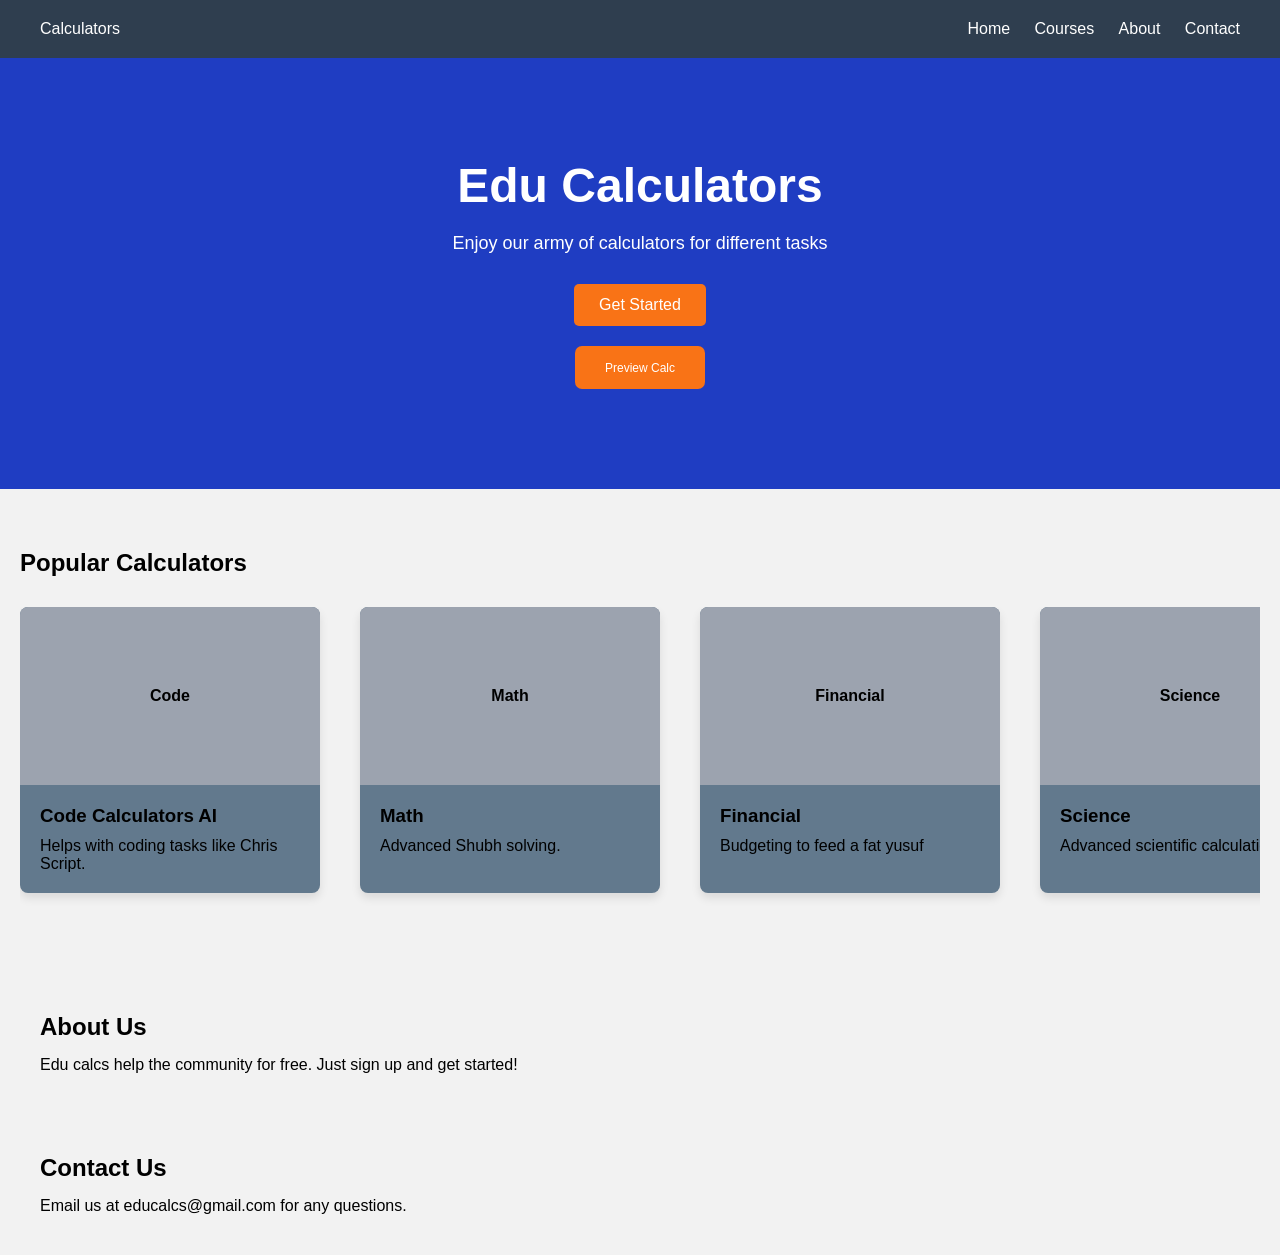
==== index.html @ 5c5dfcea "Update shout out message in popup" ====
<!DOCTYPE html>
<html lang="en">
<head>
<!-- Google tag (gtag.js) -->
<script async src="https://www.googletagmanager.com/gtag/js?id=G-V8FSS4YCY1"></script>
<script>
  window.dataLayer = window.dataLayer || [];
  function gtag(){dataLayer.push(arguments);}
  gtag('js', new Date());

  gtag('config', 'G-V8FSS4YCY1');
</script>
<meta charset="UTF-8">
<meta name="viewport" content="width=device-width, initial-scale=1.0">
<title>Edu Calculators-Made for all projects</title>
<link rel="icon" type="image/png" href="favicon-96x96.png" sizes="96x96" />
<style>
/* GENERAL */
* { margin: 0; padding: 0; box-sizing: border-box; font-family: Arial, sans-serif; }
body { background: #f2f2f2; color: black; }

/* NAVBAR */
header { background: #2f3e4f; color: white; display: flex; justify-content: space-between; align-items: center; padding: 20px 40px; }
header nav a { color: white; text-decoration: none; margin-left: 20px; }
header nav a:hover { text-decoration: underline; }

/* HERO */
.hero { background: #1f3dc2; color: white; text-align: center; padding: 100px 20px; transition: opacity 0.5s ease; }
.hero h1 { font-size: 48px; margin-bottom: 20px; }
.hero p { margin-bottom: 30px; font-size: 18px; }
.hero button { background: #f97316; color: white; border: none; padding: 12px 25px; border-radius: 5px; cursor: pointer; font-size: 16px; transition: transform 0.25s ease; }
.hero button:hover { background: #d9690d; transform: scale(1.05); }

/* COURSES */
.courses { padding: 60px 20px; }
.courses h2 { margin-bottom: 30px; }
.card-container { display: flex; gap:40px; flex-wrap: nowrap; overflow-x: auto; padding-bottom: 20px; scroll-behavior: smooth; }
.card-container::-webkit-scrollbar { display: none; }
.card { background: #62798d; width: 300px; border-radius: 8px; box-shadow: 0 5px 10px rgba(0,0,0,0.1); overflow: hidden; cursor: pointer; transition: transform 0.3s ease; flex-shrink: 0; }
.card:hover { transform: scale(1.1); }
.card-top { background: #9ca3af; padding: 80px; text-align: center; font-weight: bold; }
.card-body { padding: 20px; }
.card-body h3 { margin-bottom: 10px; }

/* ABOUT + CONTACT */
.about, .contact { padding: 40px; }
.about h2, .contact h2 { margin-bottom: 15px; }

/* POPUPS */
.backblur { position: fixed; inset: 0; background: rgba(0,0,0,0.4); backdrop-filter: blur(10px); display: flex; align-items: center; justify-content: center; z-index: 9999; opacity: 0; pointer-events: none; transition: opacity 0.4s ease; }
.backblur.active { opacity: 1; pointer-events: all; }

.popup { background: gray; color: black; position: relative; padding: 20px; border: 3px solid red; border-radius: 10px; width: 80%; max-width: 600px; max-height: 85vh; text-align: center; transition: transform 0.3s ease; }
.popup img { width: 100%; max-height: 60vh; object-fit: contain; border-radius: 12px; }
.popup h2 { font-size: 25px; color: red; margin: 10px 0; }
.popup p { font-size: 15px; color: red; margin: 10px 0; }
.closebutton { position: absolute; top: 10px; right: 20px; font-size: 20px; color: yellow; cursor: pointer; transition: transform 0.15s ease; }
.closebutton:hover { transform: scale(1.5); color: red; }

/* SIGNIN POPUP */
#signinPopup .popup { background: #222; color: white; border: 2px solid white; }
#signinPopup input { width: 80%; padding: 10px; margin-bottom: 15px; border-radius: 5px; border: 1px solid #fff; background: #111; color: white; }
#signinContinue { width: 90%; max-width: 70px; height: 90%; border: 1px solid white; border-radius:2px; max-height: 35px; background: orange; cursor: pointer; transition: transform 0.4s ease; }
#signinContinue:hover { transform: scale(1.2); border-opacity: 1.15; box-shadow: 0 6px 18px rgba(255, 94, 0, 0.5); border: 1px solid yellow; }
#signinContinue:active { transform: translateY(0px); box-shadow: 0 3px 10px rgba(255, 94, 0, 0.4); }

/* PREVIEW BUTTON */
#preview { background: #F97316; color: white; width: 95%; max-width: 130px; height: 43px; border: none; border-radius: 7px; margin-top: 20px; font-size: 12px; cursor: pointer; }
#preview:hover { transform: scale(1.05); box-shadow: 0 4px 12px rgba(255,94,0,0.5); }

/* GAME APP */
#gameApp { display: none; background: #111; color: white; text-align: center; min-height: 100vh; padding: 20px; }
#searchBar { padding: 12px 15px; width: 90%; max-width: 500px; margin: 20px auto; display: block; font-size: 16px; border-radius: 8px; border: 2px solid #fff; background: #222; color: white; position: sticky; top: 0; z-index: 999; }
.category-buttons { margin: 10px 0 20px; }
.category-buttons button { padding: 8px 18px; margin: 5px; border-radius: 6px; border: none; cursor: pointer; background: #1e90ff; color: white; transition: 0.2s; }
.category-buttons button:hover { background: #63b3ff; }
.category-buttons .active { background: yellow; color: black; }
#randomGameBtn { padding: 8px 18px; border-radius: 6px; border: none; cursor: pointer; background: #ff4757; color: white; margin-bottom: 20px; }
#randomGameBtn:hover { background: #ff6b81; }
.games-container { display: grid; grid-template-columns: repeat(5, 1fr); gap: 25px; padding: 20px; max-width: 1300px; margin: auto; }
@media (max-width: 1000px) { .games-container { grid-template-columns: repeat(3, 1fr); } }
@media (max-width: 600px) { .games-container { grid-template-columns: repeat(2, 1fr); } }
.game-card { width: 100%; transition: 0.25s ease; }
.game-card img { width: 100%; height: 180px; object-fit: cover; border-radius: 10px; border: 3px solid white; transition: 0.25s ease; }
.game-card:hover img { border-color: yellow; transform: scale(1.05); }
.game-card span { display: block; margin-top: 8px; font-weight: bold; }
</style>
</head>
<body>

<!-- LANDING PAGE -->
<div id="landingPage">
  <header>
    <div class="logo">Calculators</div>
    <nav>
      <a href="#">Home</a>
      <a href="#">Courses</a>
      <a href="#">About</a>
      <a href="#">Contact</a>
    </nav>
  </header>

  <section class="hero">
    <h1>Edu Calculators</h1>
    <p>Enjoy our army of calculators for different tasks</p>
    <button id="getStartedBtn">Get Started</button>
    <br>
    <button id="preview">Preview Calc</button>
  </section>

  <section class="courses">
    <h2>Popular Calculators</h2>
    <div class="card-container">
      <div class="card">
        <div class="card-top">Code</div>
        <div class="card-body"><h3>Code Calculators AI</h3><p>Helps with coding tasks like Chris Script.</p></div>
      </div>
      <div class="card">
        <div class="card-top">Math</div>
        <div class="card-body"><h3>Math</h3><p>Advanced Shubh solving.</p></div>
      </div>
      <div class="card">
        <div class="card-top">Financial</div>
        <div class="card-body"><h3>Financial</h3><p>Budgeting to feed a fat yusuf</p></div>
      </div>
      <div class="card">
        <div class="card-top">Science</div>
        <div class="card-body"><h3>Science</h3><p>Advanced scientific calculations.</p></div>
      </div>
    </div>
  </section>

  <section class="about">
    <h2>About Us</h2>
    <p>Edu calcs help the community for free. Just sign up and get started!</p>
  </section>

  <section class="contact">
    <h2>Contact Us</h2>
    <p>Email us at educalcs@gmail.com for any questions.</p>
  </section>
</div>

<!-- SIGN IN POPUP -->
<div class="backblur" id="signinPopup">
  <div class="popup">
    <span class="closebutton" onclick="signinPopup.classList.remove('active')">✖</span>
    <h2>Sign In</h2>
    <input type="text" id="signinInput" placeholder="Type anything">
    <br>
    <button id="signinContinue">Sign In</button>
  </div>
</div>

<!-- WELCOME POPUP -->
<div class="backblur" id="welcomePopup">
  <div class="popup">
    <span class="closebutton" onclick="welcomePopup.classList.remove('active')">✖</span>
    <img src="thanos-dance.png" alt="Game Image">
    <h2>Wassup bros</h2>
    <p>   SHOUT OUT TO RYAN BUTTHOLE HE ASKED ME FOR ONE yusef tried to help but he sucks at coding hes a bum. Shout out to Cam and Owen and DJ is chill so is mario/ mauricio and Gavin cuz he asked but no and so is gianluca kids in my star want a shout out but they wont get it </p>
  </div>
</div>

<!-- GAME APP -->
<section id="gameApp">
  <input type="text" id="searchBar" placeholder="Search games...">
  <h1>Have fun yo ✌️🥀</h1>

  <div class="category-buttons">
    <button onclick="filterCategory('All', event)" class="active">All</button>
    <button onclick="filterCategory('Driving', event)">Driving</button>
    <button onclick="filterCategory('Sports', event)">Sports</button>
    <button onclick="filterCategory('Action', event)">Action</button>
    <button onclick="filterCategory('Idle', event)">Idle</button>
    <button onclick="filterCategory('Puzzle', event)">Puzzle</button>
  </div>

  <button id="randomGameBtn">🎲 Play Random</button>
  <div class="games-container" id="gamesContainer"></div>
</section>

<script>
// --- LOGIN FLOW ---
const getStartedBtn = document.getElementById("getStartedBtn");
const signinPopupEl = document.getElementById("signinPopup");
const signinInput = document.getElementById("signinInput");
const signinContinue = document.getElementById("signinContinue");
const landingPage = document.getElementById("landingPage");
const gameApp = document.getElementById("gameApp");
const welcomePopupEl = document.getElementById("welcomePopup");
const previewBtn = document.getElementById("preview");

getStartedBtn.addEventListener("click", () => signinPopupEl.classList.add("active"));
signinContinue.addEventListener("click", () => {
  const val = signinInput.value.trim();
  if(!val){ alert("Please type something"); return; }
  signinPopupEl.classList.remove("active");
  landingPage.style.display = "none";
  gameApp.style.display = "block";
  welcomePopupEl.classList.add("active");
  renderGames();
});

// Preview calc
previewBtn.addEventListener("click", () => {
  window.location.href = "https://educationforever.github.io/calculator.solver.31415926/calc.html";
});

// --- GAMES DATA ---
const gamesList = [
  {name:"Stickman GTA City", img:"icon1.png", file:"games/game1.html", category:"Action"},
  {name:"Drift King", img:"drift.png", file:"games/game2.html", category:"Driving"},
  {name:"Five Nights At Freddy's", img:"fnaf.png", file:"games/fnaf.html", category:"Action"},
  {name:"Highway Traffic", img:"highwaytraffic.png", file:"game4.html", category:"Driving"},
  {name:"OvO", img:"ovo.png", file:"game5.html", category:"Action"},
  {name:"Snowrider", img:"snowrider.png", file:"game6.html", category:"Driving"},
  {name:"Prison Escape", img:"escapeprison.png", file:"game7.html", category:"Action"},
  {name:"Basketball Stars", img:"basketball.png", file:"chris-game", category:"Sports"},
  {name:"Motox3m", img:"motox3m.png", file:"game9.html", category:"Driving"},
  {name:"Golf Orbit", img:"golforbit.png", file:"game10.html", category:"Sports"},
  {name:"Drive Mad", img:"drivemad.png", file:"game11.html", category:"Driving"},
  {name:"Backflip Challenge", img:"backflip.png", file:"game12.html", category:"Action"},
  {name:"Gun Spin", img:"gun.png", file:"game13.html", category:"Action"},
  {name:"Deadly Descent", img:"deadly.png", file:"game14.html", category:"Action"},
  {name:"Wheelie Bike", img:"game.png", file:"game15.html", category:"Driving"},
  {name:"Football Bros", img:"football.png", file:"footballbros.html", category:"Sports"},
  {name:"Racecar Survival", img:"Arena.png", file:"game17.html", category:"Driving"},
  {name:"Obby but you're on a Bike", img:"obby.png", file:"game18.html", category:"Action"},
  {name:"Hollow Knight (goated)", img:"knight.png", file:"game19.html", category:"Action"},
  {name:"Eddy's Carsim", img:"carsim.png", file:"carsim.html", category:"Driving"},
  {name:"Eggy Car", img:"eggy.png", file:"eggy.html", category:"Driving"},
  {name:"Basketball Random", img:"random.png", file:"Basketballrandom.html", category:"Sports"},
  {name:"Pizza Tower", img:"pizza.png", file:"pizzatower.html", category:"Action"},
  {name:"Bitlife", img:"bitlife.png", file:"bitlife.html", category:"Idle"},
  {name:"Impossible Quiz", img:"impossible.png", file:"games/impossiblequiz.html", category:"Action"},
  {name:"Solar Smash", img:"smash.png", file:"solarsmash.html", category:"Action"},
  {name:"Thorns and Balloon (very ahmet)", img:"thorns.png", file:"games/thorns.html", category:"Action"},
  {name:"Escape Car", img:"escape.png", file:"escape.html", category:"Driving"},
  {name:"Jetpack Joyride", img:"jetpack.png", file:"game20.html", category:"Action"},
  {name:"Cargo Racing", img:"jeep.png", file:"games/cargoracing.html", category:"Driving"},
  {name:"Cookie Clicker", img:"cookie.png", file:"game21.html", category:"Idle"},
  {name:"Ragdoll", img:"archer.png", file:"archers.html", category:"Action"},
  {name:"Retro Bowl", img:"ah.png", file:"games/retro.html", category:"Sports"},
  {name:"Police Chase Drift", img:"drifter.png", file:"drifter.html", category:"Driving"},
  {name:"Slope", img:"slope.png", file:"games/slope.html", category:"Action"},
  {name:"Cluster Rush", img:"cluster.png", file:"cluster.html", category:"Action"},
  {name:"Stickman Hook", img:"hook.png", file:"stickmanhook.html", category:"Action"},
  {name:"Backrooms", img:"backrooms.png", file:"backrooms.html", category:"Action"},
  {name:"Run 3", img:"run3.png", file:"games/run3.html", category:"Action"},
  {name:"Snek.io", img:"snek.png", file:"snek.html", category:"Action"},
  {name:"2048", img:"2048.png", file:"games/2048.html", category:"Action"},
  {name:"Idle Restaurant", img:"idle1.png", file:"idle.html", category:"Idle"},
  {name:"Little Alchemy 2", img:"alchemy.png", file:"games/alchemy.html", category:"Puzzle"},
  {name:"Watermelon Game", img:"watermelon.png", file:"games/watermelon.html", category:"Puzzle"},
  {name:"Draw Climber", img:"drawclimber.png", file:"games/drawclimber.html", category:"Action"},
  {name:"Bubble Shooter", img:"bubble.png", file:"games/bubble.html", category:"Action"},
  {name:"Checkout Frenzy", img:"checkout.png", file:"games/checkout.html", category:"Action"},
  {name:"Slope 2", img:"Slope2.png", file:"games/slope2.html", category:"Action"},
  {name:"Monkey Mart", img:"mart.png", file:"games/monkeymart.html", category:"Idle"},
  {name:"Draw the Hill", img:"drawthehill.png", file:"games/drawthehill.html", category:"Driving"},
  {name:"Getaway Shootout", img:"getaway.png", file:"games/getaway-shootout.html", category:"Action"},
  {name:"Cubefield", img:"cubefield.png", file:"games/cubefield.html", category:"Action"},
   {name:"Ragdoll Hit", img:"hit.png", file:"ragdollhit.html", category:"Action"},
   {name:"Sandboxels", img:"sandbox.png", file:"games/sandbox.html", category:"Puzzle"},
  {name:"CrossyRoad", img:"cross.png", file:"games/crossyroad.html", category:"Action"},
  {name:"Idle Breakout", img:"idle.png", file:"games/breakout.html", category:"Action"},
  {name:"Tiny Fishing", img:"fish.png", file:"games/tinyfish.html", category:"Action"},
  {name:"Stickman Boost", img:"boost.png", file:"games/boost.html", category:"Action"},
  {name:"Vex 3", img:"vex3.png", file:"games/vex3.html", category:"Action"},
  {name:"Vex 4", img:"vex4.png", file:"games/vex4.html", category:"Action"},
  {name:"Vex 5", img:"vex5.png", file:"games/vex5.html", category:"Action"},
  {name:"Vex 6", img:"vex6.png", file:"games/vex6.html", category:"Action"},
   {name:"Vex 7", img:"vex7.png", file:"games/vex7.html", category:"Action"},
   {name:"Moto x3m Spooky", img:"spook.png", file:"games/motospook.html", category:"Action"},
     {name:"Moto x3m Winter", img:"winter.png", file:"games/wintermoto.html", category:"Action"},
   {name:"Geometry Dash", img:"dash.png", file:"games/dash.html", category:"Action"},
   {name:"Super Liquid Soccer", img:"soccer.png", file:"games/soccer.html", category:"Action"},
  {name:"Yohoho", img:"yoho.png", file:"games/yoho.html", category:"Action"},
];

// --- GAME APP LOGIC ---
const container = document.getElementById("gamesContainer");
const buttons = document.querySelectorAll(".category-buttons button");
let currentCategory = "All";
let searchTimeout;

function getFilteredGames(){
  const query = document.getElementById("searchBar").value.toLowerCase();
  return gamesList.filter(game =>
    (currentCategory==="All" || game.category===currentCategory) &&
    game.name.toLowerCase().includes(query)
  );
}

function renderGames(){
  container.innerHTML = "";
  const fragment = document.createDocumentFragment();
  getFilteredGames().forEach(game => {
    const card = document.createElement("div");
    card.className = "game-card";
    const link = document.createElement("a");
    link.href = game.file;
    const img = document.createElement("img");
    img.src = game.img;
    img.alt = game.name;
    link.appendChild(img);
    card.appendChild(link);
    const title = document.createElement("span");
    title.textContent = game.name;
    card.appendChild(title);
    fragment.appendChild(card);
  });
  container.appendChild(fragment);
}

function filterCategory(category, event){
  currentCategory = category;
  buttons.forEach(btn=>btn.classList.remove("active"));
  event.target.classList.add("active");
  renderGames();
}

document.getElementById("searchBar").addEventListener("input", () => {
  clearTimeout(searchTimeout);
  searchTimeout = setTimeout(renderGames, 200);
});

document.getElementById("randomGameBtn").addEventListener("click", () => {
  const games = getFilteredGames();
  if(games.length===0) return;
  const random = games[Math.floor(Math.random()*games.length)];
  window.location.href = random.file;
});
</script>

</body>
</html>
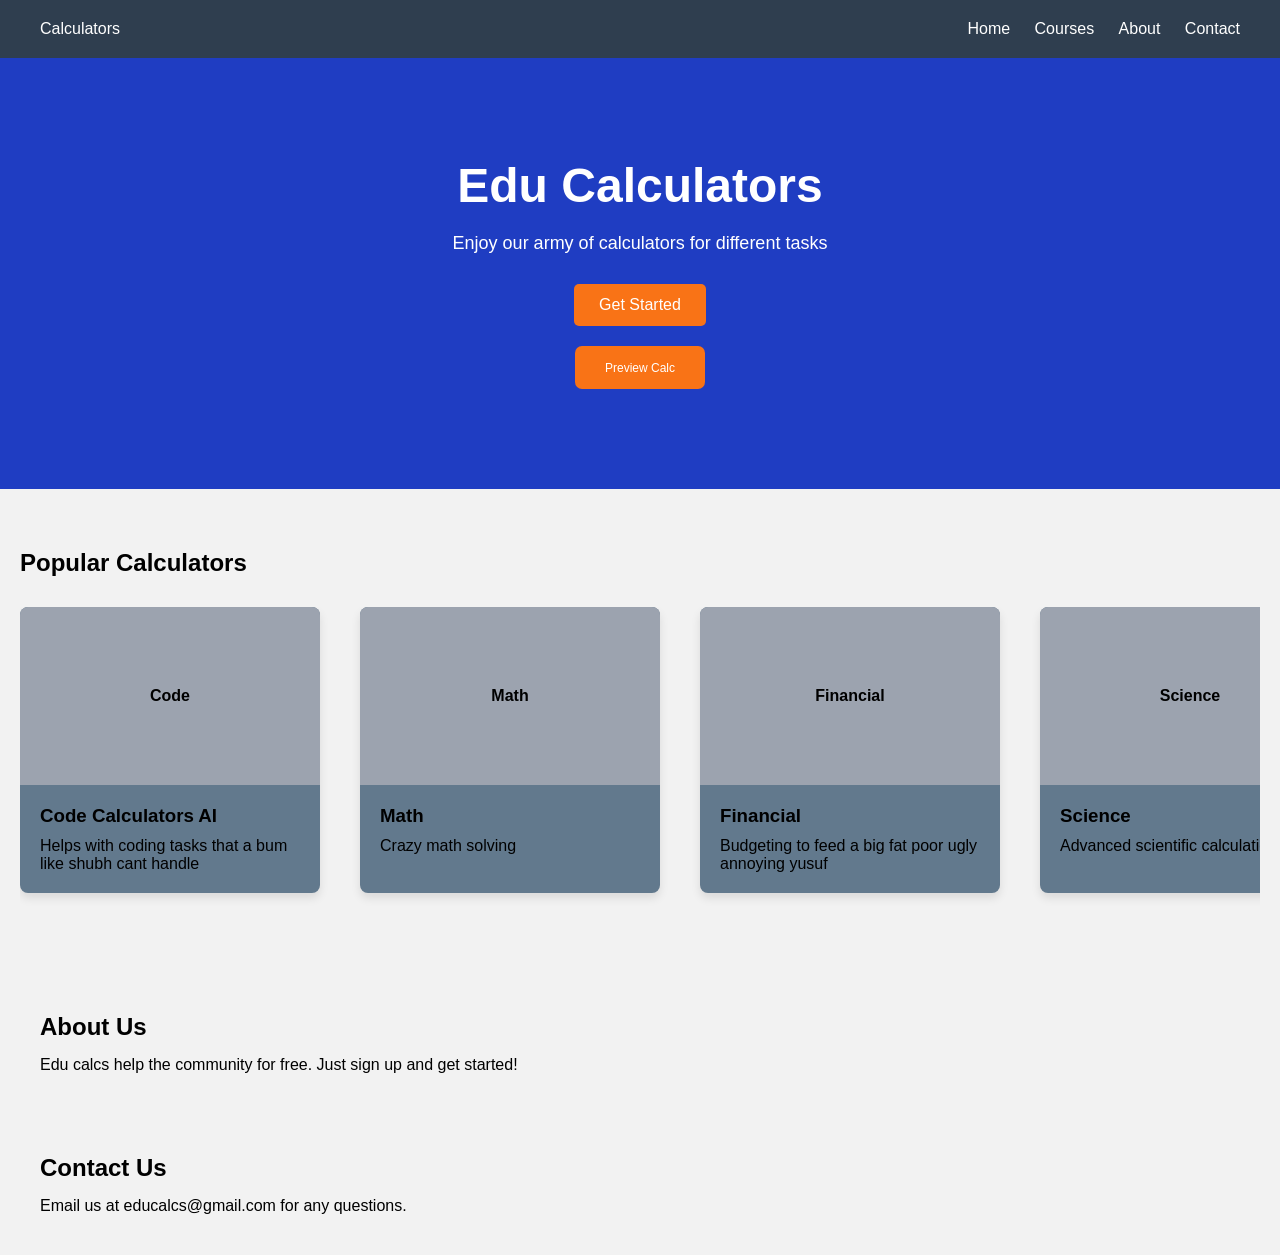
==== commit 604b4999: "Update index.html" ====
--- a/index.html
+++ b/index.html
@@ -113,15 +113,15 @@
     <div class="card-container">
       <div class="card">
         <div class="card-top">Code</div>
-        <div class="card-body"><h3>Code Calculators AI</h3><p>Helps with coding tasks like Chris Script.</p></div>
+        <div class="card-body"><h3>Code Calculators AI</h3><p>Helps with coding tasks that a bum like shubh cant handle </p></div>
       </div>
       <div class="card">
         <div class="card-top">Math</div>
-        <div class="card-body"><h3>Math</h3><p>Advanced Shubh solving.</p></div>
+        <div class="card-body"><h3>Math</h3><p>Crazy math solving</p></div>
       </div>
       <div class="card">
         <div class="card-top">Financial</div>
-        <div class="card-body"><h3>Financial</h3><p>Budgeting to feed a fat yusuf</p></div>
+        <div class="card-body"><h3>Financial</h3><p>Budgeting to feed a big fat poor ugly annoying yusuf</p></div>
       </div>
       <div class="card">
         <div class="card-top">Science</div>
@@ -158,7 +158,7 @@
     <span class="closebutton" onclick="welcomePopup.classList.remove('active')">✖</span>
     <img src="thanos-dance.png" alt="Game Image">
     <h2>Wassup bros</h2>
-    <p>   SHOUT OUT TO RYAN BUTTHOLE HE ASKED ME FOR ONE yusef tried to help but he sucks at coding hes a bum. Shout out to Cam and Owen and DJ is chill so is mario/ mauricio and Gavin cuz he asked but no and so is gianluca kids in my star want a shout out but they wont get it </p>
+    <p>I'm lwk done with shout out cuz thats not what this was meant for. I fixed yohoho io, and made football bros save and whatever. Ill do 2 shoutouts tothe people who helped me make this, shout out to Shubh but not yusuf because he's the biggest bum of all. SHUBH HELPED BUT DIDNT MAKE THIS WEBSITE i made it, not saying my name tho. </p>
   </div>
 </div>
 
@@ -277,6 +277,9 @@
    {name:"Geometry Dash", img:"dash.png", file:"games/dash.html", category:"Action"},
    {name:"Super Liquid Soccer", img:"soccer.png", file:"games/soccer.html", category:"Action"},
   {name:"Yohoho", img:"yoho.png", file:"games/yoho.html", category:"Action"},
+  {name:"Polybranch", img:"branch.png", file:"games/branch.html", category:"Action"},
+   {name:"Stickman Climb", img:"climb.png", file:"climb.html", category:"Action"},
+  {name:"polytrack", img:"track.png", file:"polytrack.html", category:"Action"},
 ];
 
 // --- GAME APP LOGIC ---
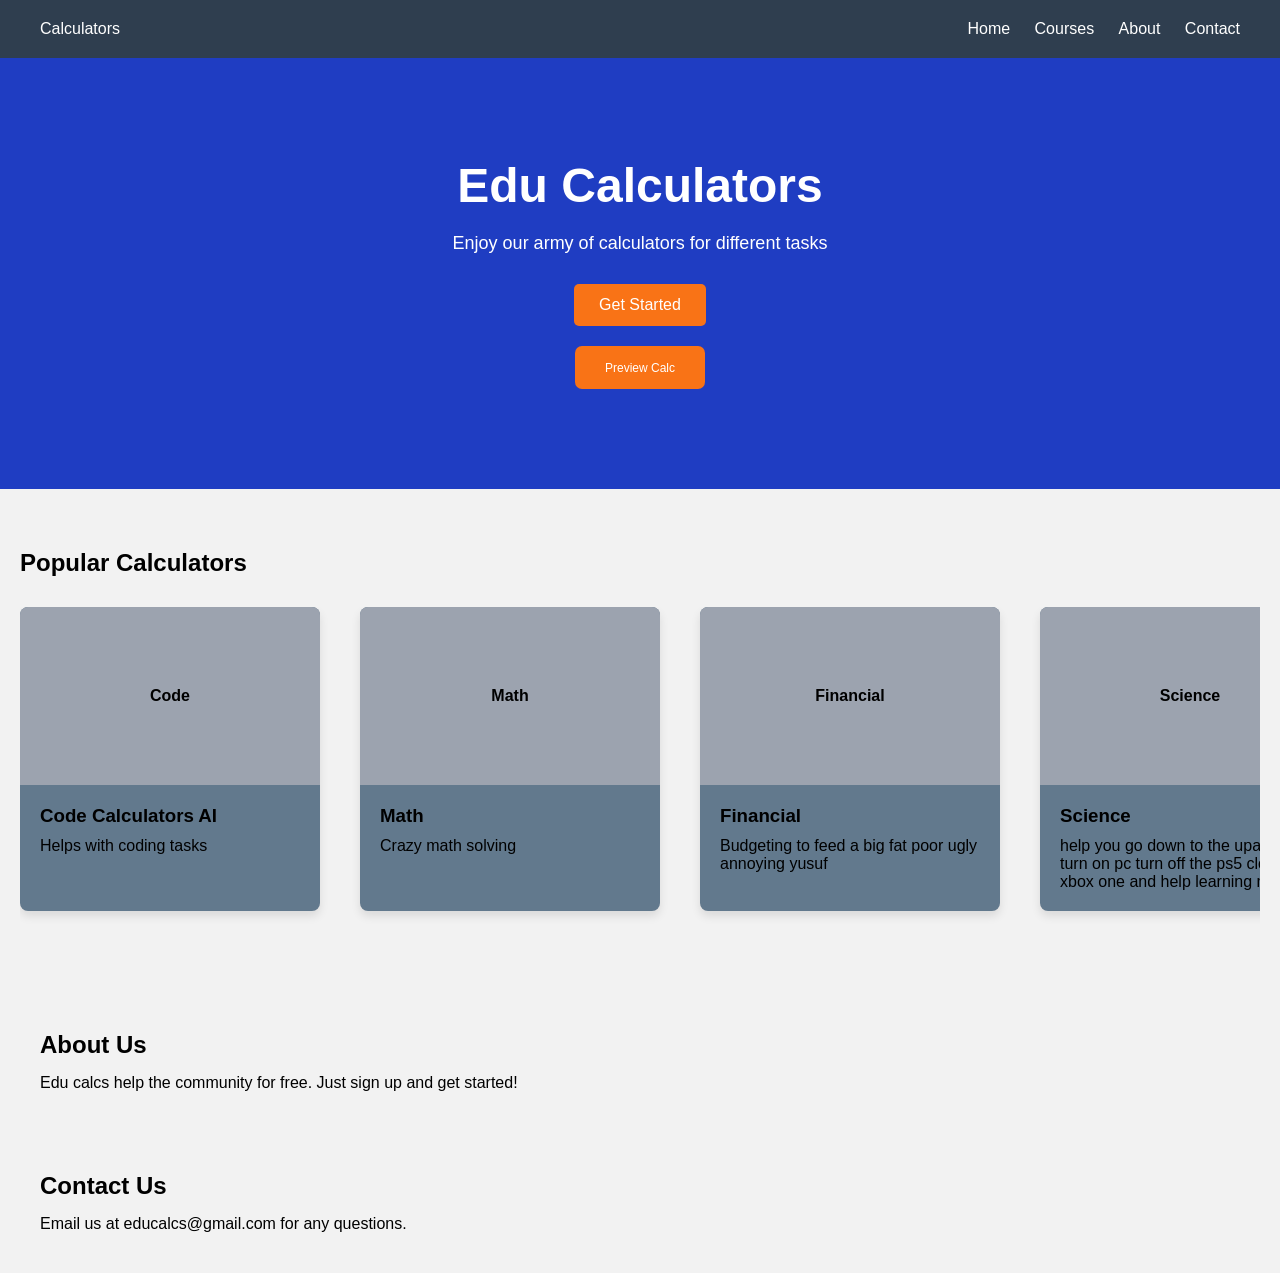
==== commit 8646eb0b: "Revise content and fix Drive Mad file reference Updated descriptions for Code, Science, and popup me" ====
--- a/index.html
+++ b/index.html
@@ -113,7 +113,7 @@
     <div class="card-container">
       <div class="card">
         <div class="card-top">Code</div>
-        <div class="card-body"><h3>Code Calculators AI</h3><p>Helps with coding tasks that a bum like shubh cant handle </p></div>
+        <div class="card-body"><h3>Code Calculators AI</h3><p>Helps with coding tasks </p></div>
       </div>
       <div class="card">
         <div class="card-top">Math</div>
@@ -125,7 +125,7 @@
       </div>
       <div class="card">
         <div class="card-top">Science</div>
-        <div class="card-body"><h3>Science</h3><p>Advanced scientific calculations.</p></div>
+        <div class="card-body"><h3>Science</h3><p>help you go down to the upatairs turn on pc turn off the ps5 close the xbox one and help learning math</p></div>
       </div>
     </div>
   </section>
@@ -158,7 +158,7 @@
     <span class="closebutton" onclick="welcomePopup.classList.remove('active')">✖</span>
     <img src="thanos-dance.png" alt="Game Image">
     <h2>Wassup bros</h2>
-    <p>I'm lwk done with shout out cuz thats not what this was meant for. I fixed yohoho io, and made football bros save and whatever. Ill do 2 shoutouts tothe people who helped me make this, shout out to Shubh but not yusuf because he's the biggest bum of all. SHUBH HELPED BUT DIDNT MAKE THIS WEBSITE i made it, not saying my name tho. </p>
+    <p>yo we fixed some stuff added fruit ninja and i almost screwed up and deleted the whole website-shubh</p>
   </div>
 </div>
 
@@ -219,7 +219,7 @@
   {name:"Basketball Stars", img:"basketball.png", file:"chris-game", category:"Sports"},
   {name:"Motox3m", img:"motox3m.png", file:"game9.html", category:"Driving"},
   {name:"Golf Orbit", img:"golforbit.png", file:"game10.html", category:"Sports"},
-  {name:"Drive Mad", img:"drivemad.png", file:"game11.html", category:"Driving"},
+  {name:"Drive Mad", img:"drivemad.png", file:"drivemad", category:"Driving"},
   {name:"Backflip Challenge", img:"backflip.png", file:"game12.html", category:"Action"},
   {name:"Gun Spin", img:"gun.png", file:"game13.html", category:"Action"},
   {name:"Deadly Descent", img:"deadly.png", file:"game14.html", category:"Action"},
